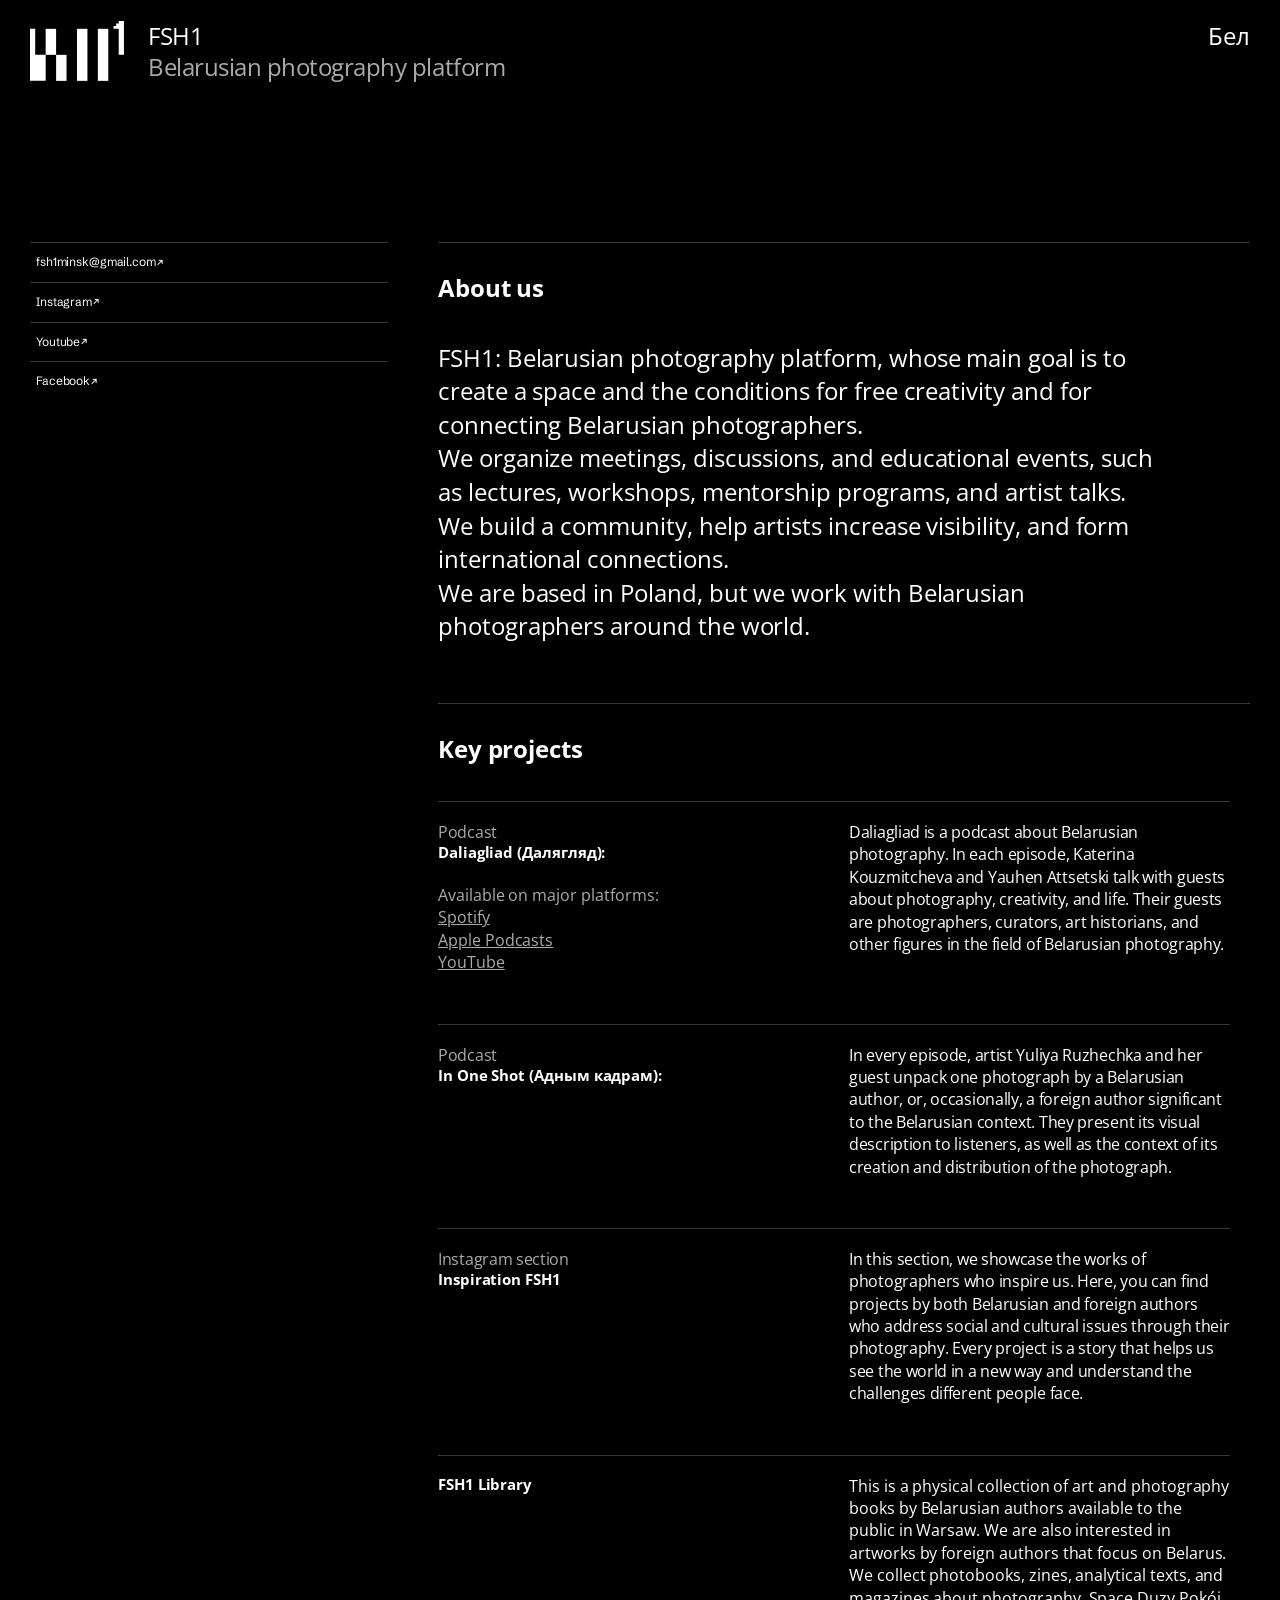
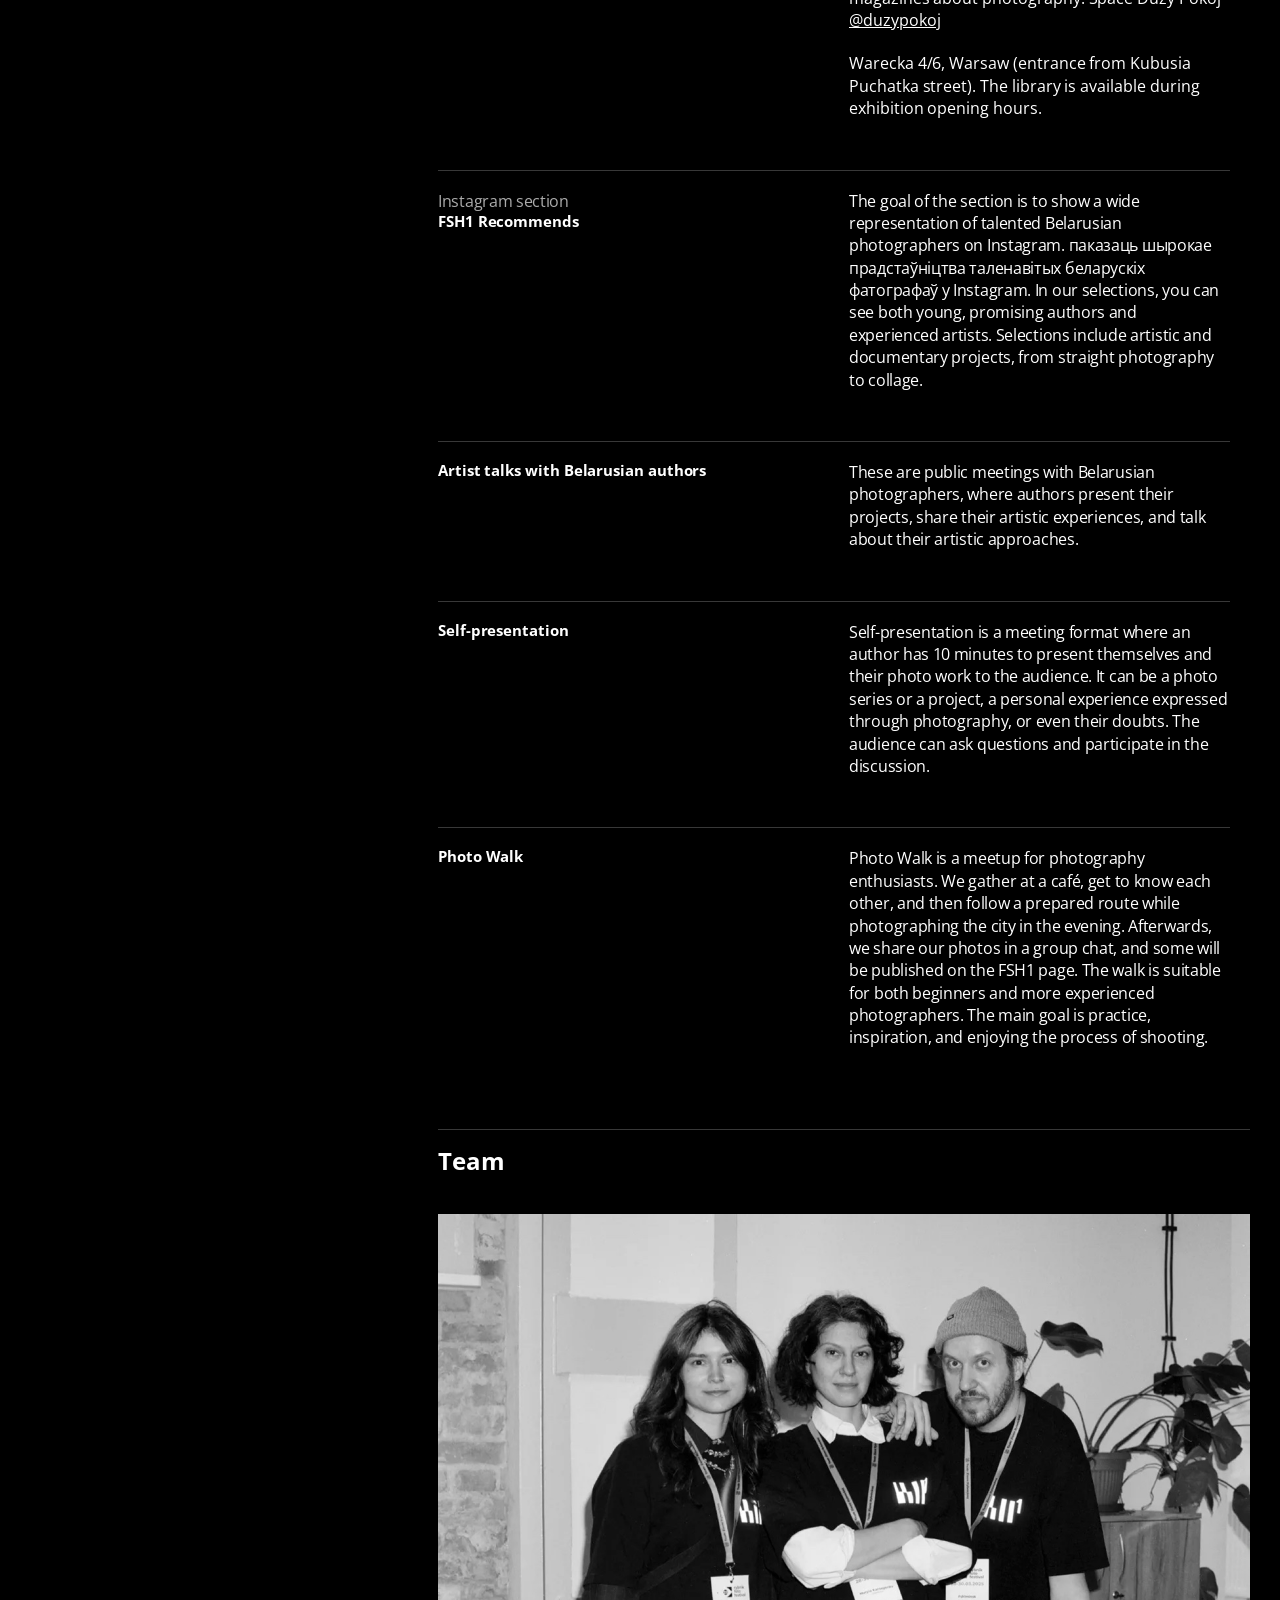
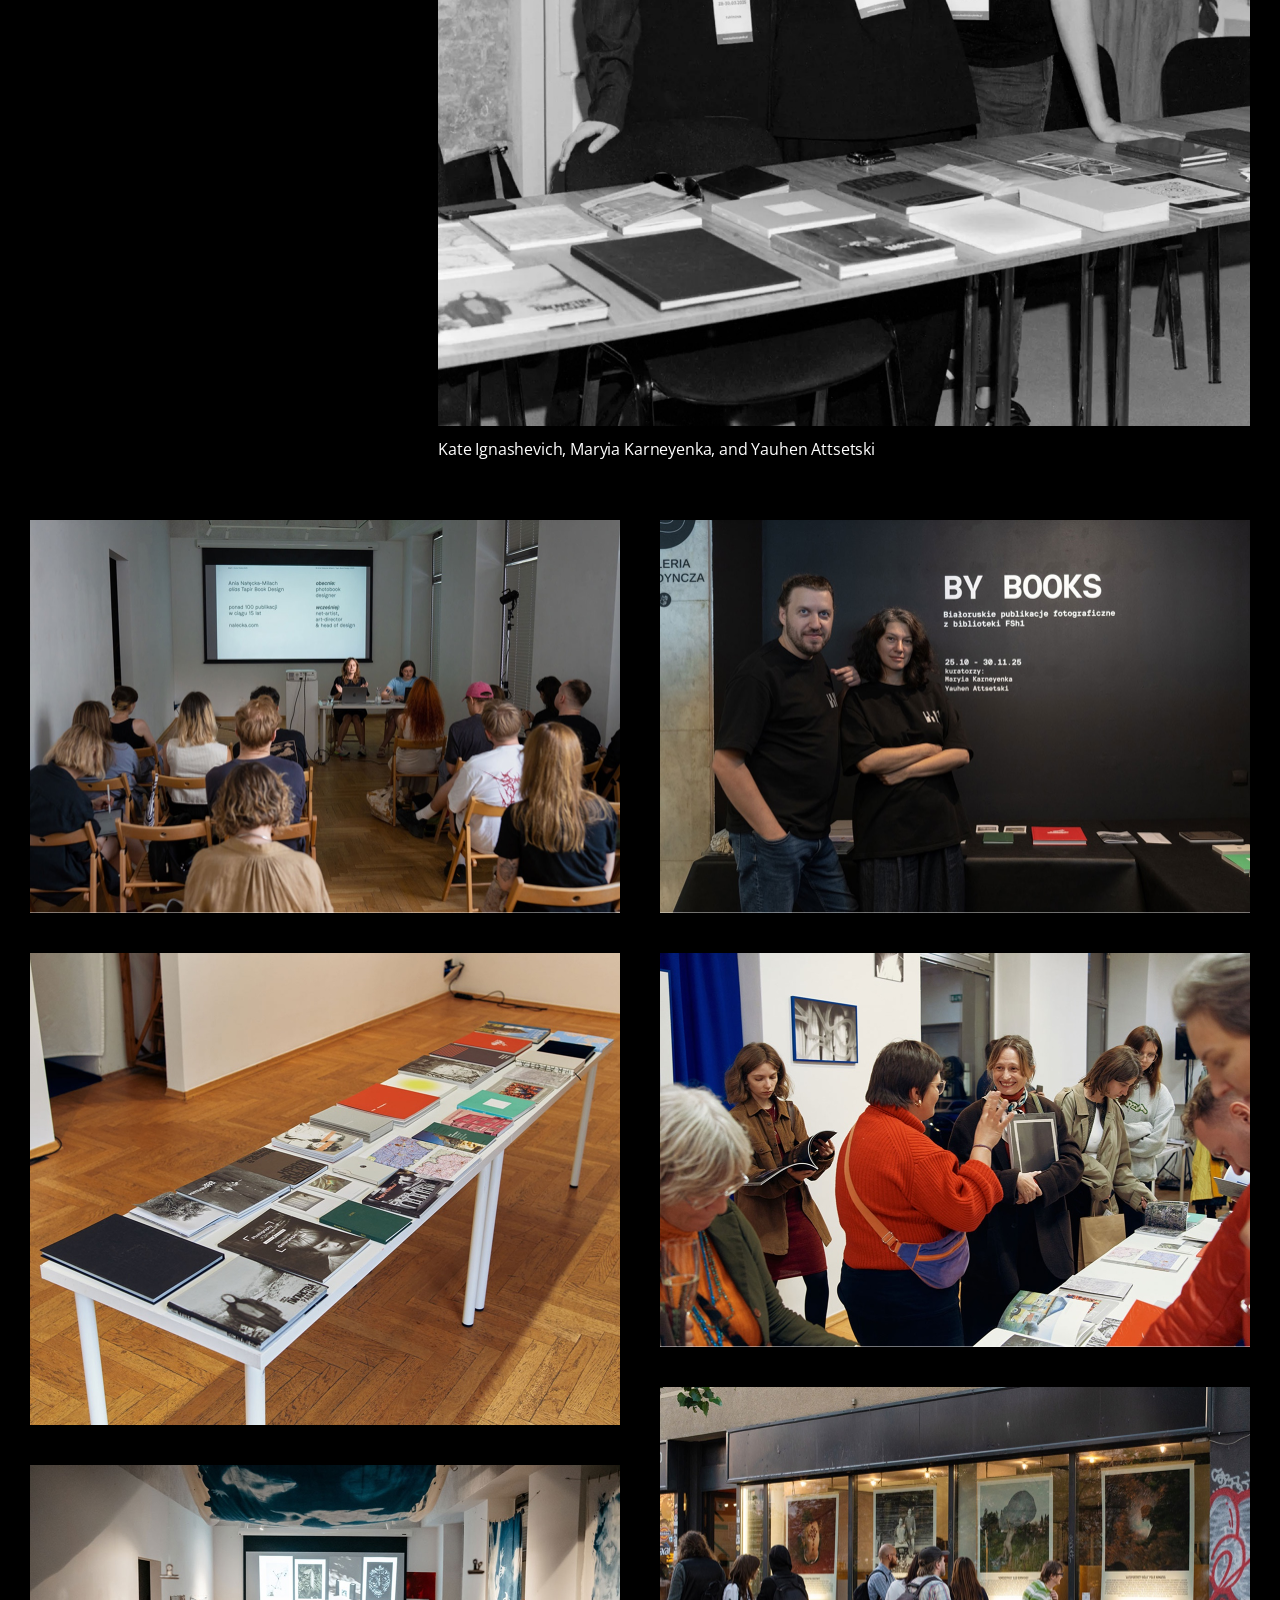
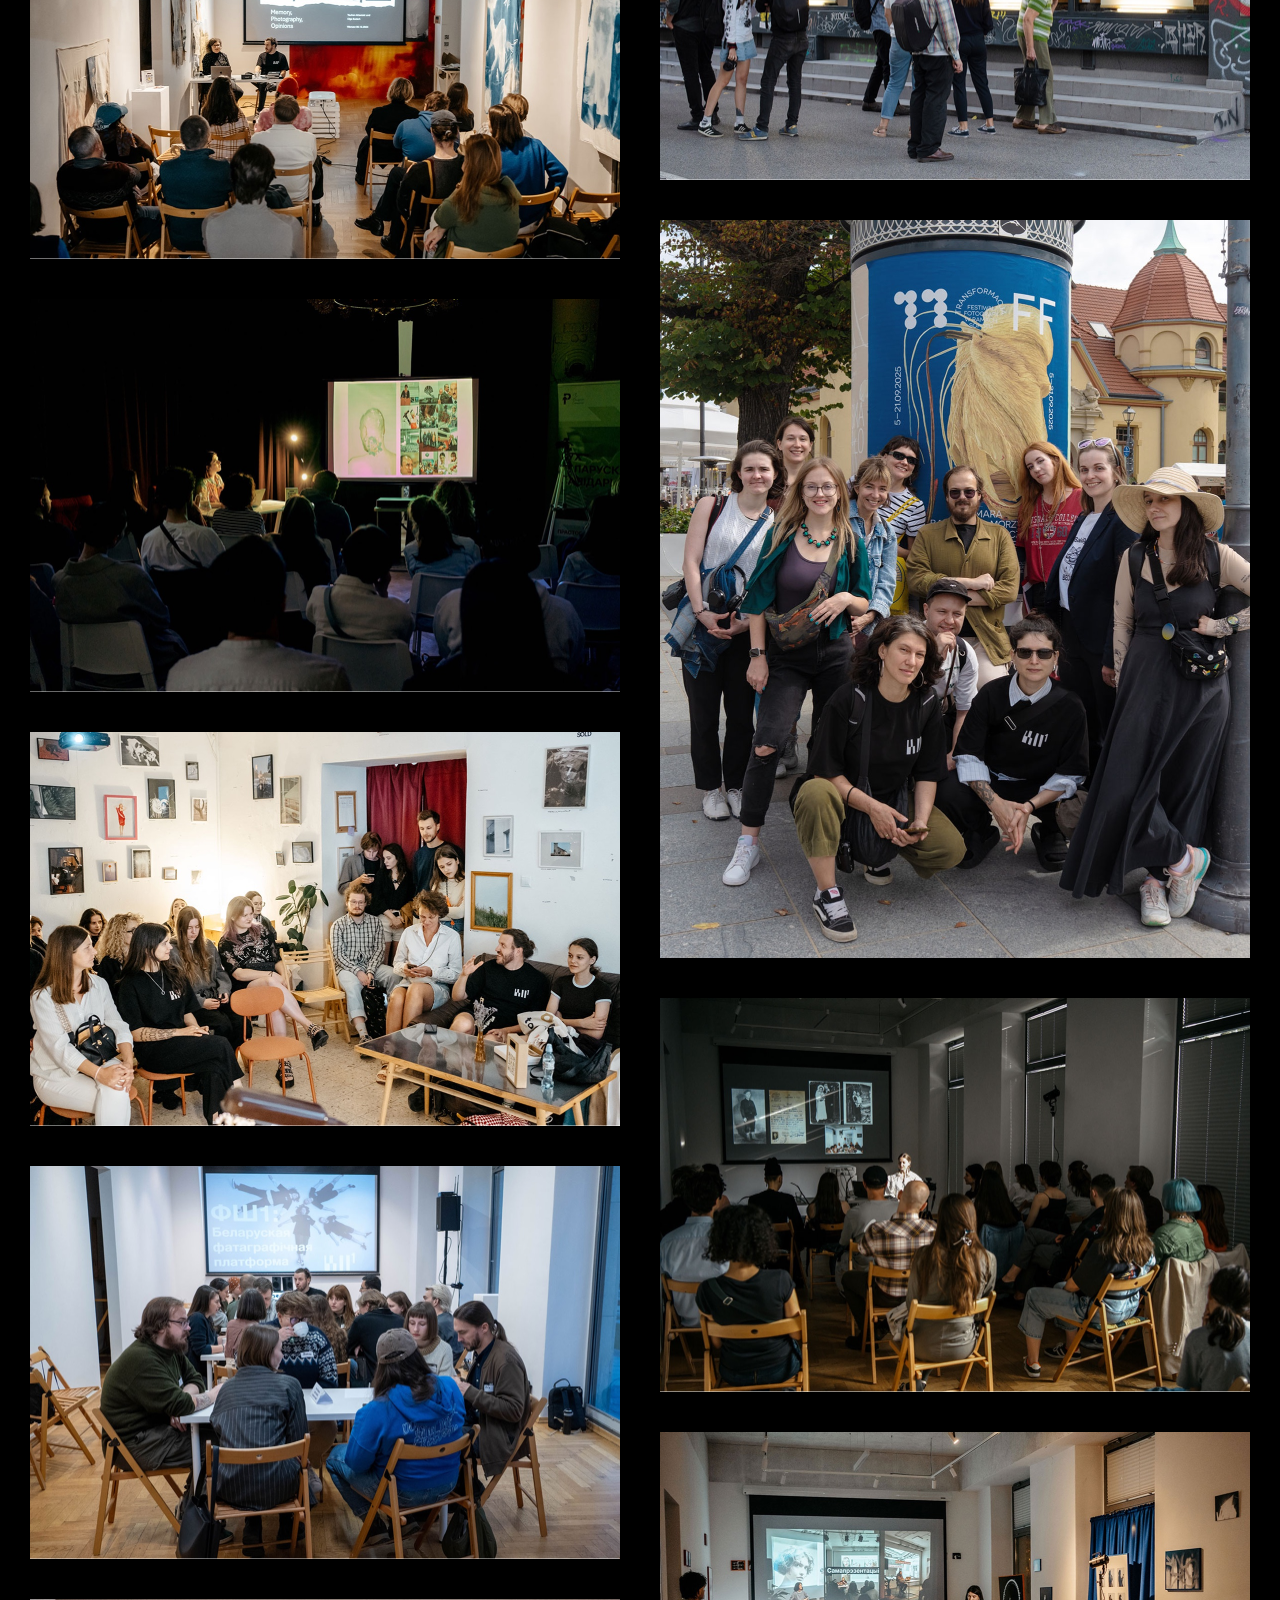
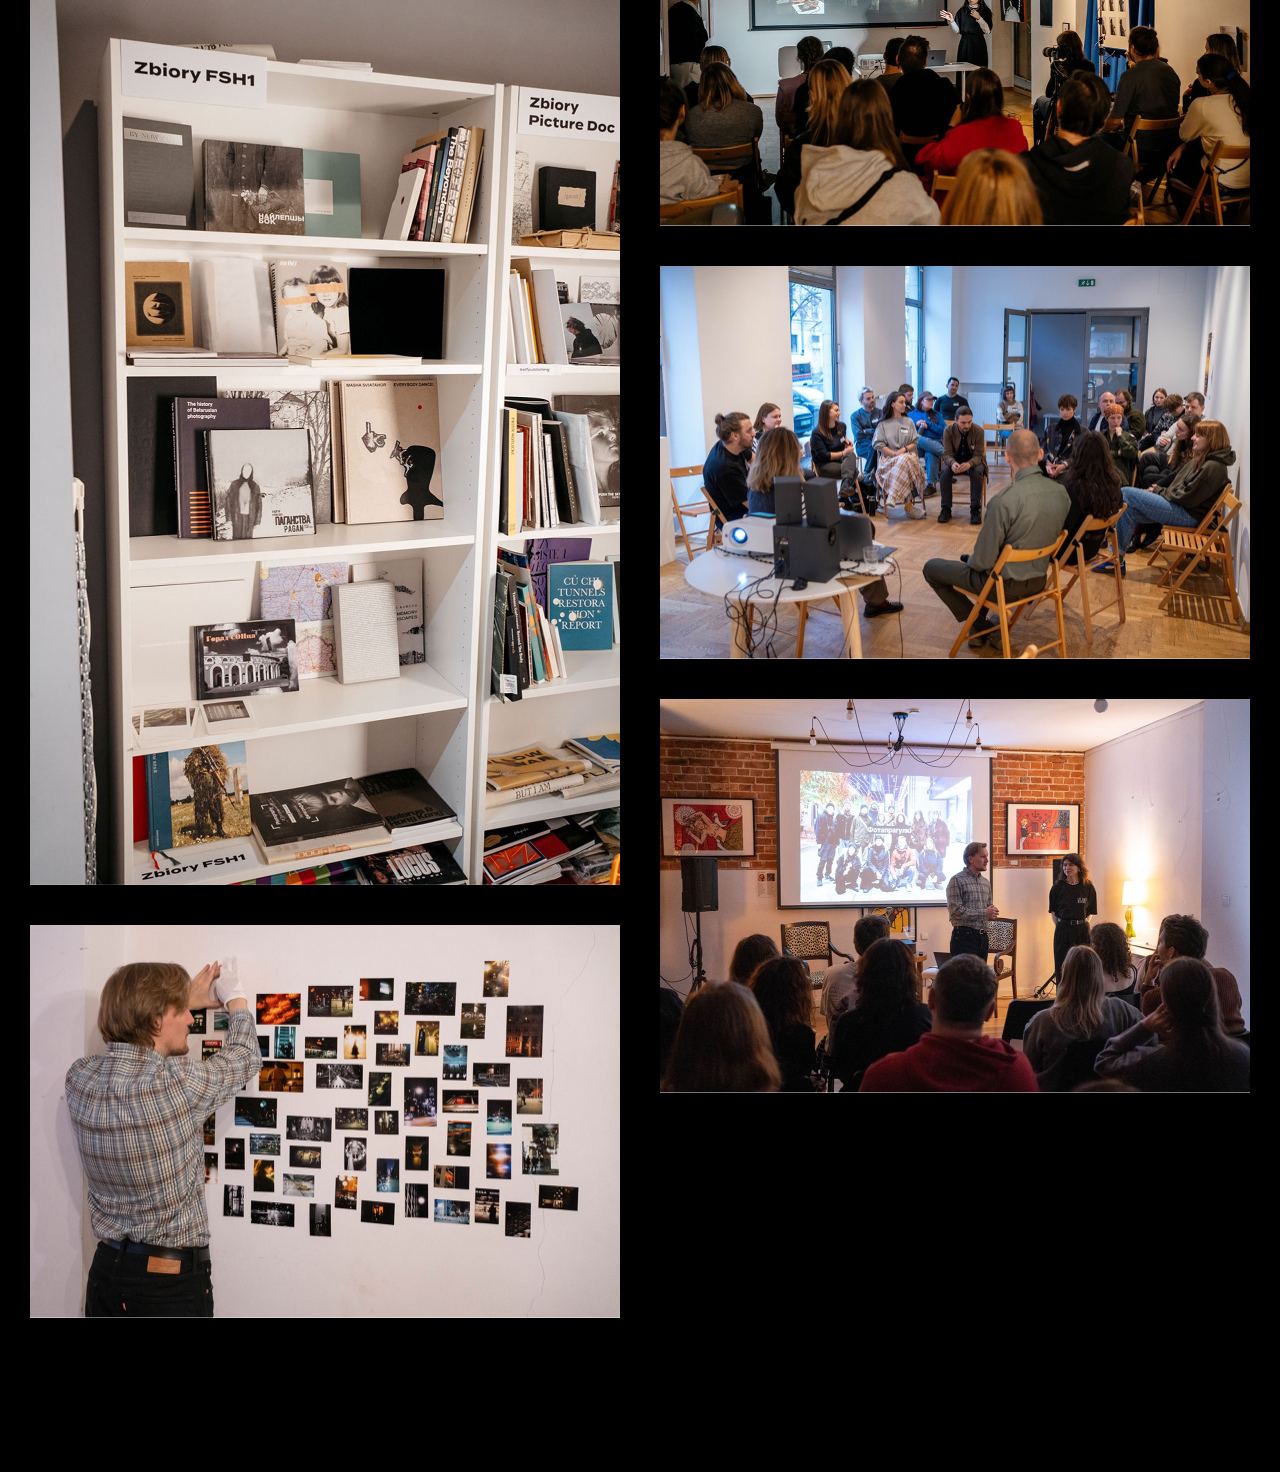
==== public/en/index.html @ 68339173 "Initial static FSH1 site" ====
<!doctype html>
<html lang="en">
<head>
  <meta charset="utf-8">
  <meta name="viewport" content="width=device-width, initial-scale=1">
  <meta name="color-scheme" content="dark">
  <title>FSH1 — Belarusian Photography Platform</title>
  <meta name="description" content="FSH1: Belarusian photography platform, whose main goal is to create a space and the conditions for free creativity and for connecting Belarusian photographers. ">
  <link rel="icon" href="../assets/favicon.svg" type="image/svg+xml">
  <link rel="stylesheet" href="../assets/fonts.css">
  <link rel="stylesheet" href="../assets/styles.css">
</head>
<body>
<div class="page">
  <header class="site-header">
    <div class="identity"><img class="site-logo" src="../assets/logo.svg" alt="FSH1"><div class="identity-text"><h1>FSH1</h1><p>Belarusian photography platform</p></div></div>
    <a class="language-switch" href="../" lang="be" hreflang="be">Бел</a>
  </header>
  <main class="main-layout">
    <nav class="contacts" aria-label="Contact">
      <a href="mailto:fsh1minsk@gmail.com" target="_blank" rel="noopener noreferrer">fsh1minsk@gmail.com<span aria-hidden="true"> ↗</span></a>
      <a href="https://www.instagram.com/fsh1_platform/" target="_blank" rel="noopener noreferrer">Instagram<span aria-hidden="true"> ↗</span></a>
      <a href="https://www.youtube.com/@fsh1_platform" target="_blank" rel="noopener noreferrer">Youtube<span aria-hidden="true"> ↗</span></a>
      <a href="https://www.facebook.com/fsh1minsk" target="_blank" rel="noopener noreferrer">Facebook<span aria-hidden="true"> ↗</span></a>
    </nav>
    <div class="content">
      <section class="about" aria-labelledby="about-title"><h2 id="about-title">About us</h2><div class="intro"><p>FSH1: Belarusian photography platform, whose main goal is to create a space and the conditions for free creativity and for connecting Belarusian photographers. </p><p>We organize meetings, discussions, and educational events, such as lectures, workshops, mentorship programs, and artist talks. </p><p>We build a community, help artists increase visibility, and form international connections. </p><p>We are based in Poland, but we work with Belarusian photographers around the world. </p></div></section>
      <section class="projects" aria-labelledby="projects-title"><h2 id="projects-title">Key projects</h2><div class="project-list"><article class="project" aria-labelledby="project-1"><div class="project-title"><p>Podcast</p><h3 id="project-1">Daliagliad (Далягляд): </h3><p class="text-spacer"> </p><p>Available on major platforms:</p><a href="https://open.spotify.com/show/3JZ0HwF8CoHkCKuuMvKjBC?si=8a96958739064939" target="_blank" rel="noopener noreferrer">Spotify</a><a href="https://podcasts.apple.com/podcast/id1745144809?app=podcast&amp;at=1000lHKX&amp;ct=linktree_http&amp;itscg=30200&amp;itsct=lt_p&amp;ls=1&amp;mt=2" target="_blank" rel="noopener noreferrer">Apple Podcasts</a><a href="https://www.youtube.com/playlist?list=PL9ewgyuHg4pknMkyhsAEhbMZhhNjOw5Xw" target="_blank" rel="noopener noreferrer">YouTube</a></div><div class="project-description"><p>Daliagliad is a podcast about Belarusian photography. In each episode, Katerina Kouzmitcheva and Yauhen Attsetski talk with guests about photography, creativity, and life. Their guests are photographers, curators, art historians, and other figures in the field of Belarusian photography.</p></div></article><article class="project" aria-labelledby="project-2"><div class="project-title"><p>Podcast</p><h3 id="project-2">In One Shot (Адным кадрам):</h3></div><div class="project-description"><p>In every episode, artist Yuliya Ruzhechka and her guest unpack one photograph by a Belarusian author, or, occasionally, a foreign author significant to the Belarusian context. They present its visual description to listeners, as well as the context of its creation and distribution of the photograph.</p></div></article><article class="project" aria-labelledby="project-3"><div class="project-title"><p>Instagram section</p><h3 id="project-3">Inspiration FSH1</h3></div><div class="project-description"><p>In this section, we showcase the works of photographers who inspire us. Here, you can find projects by both Belarusian and foreign authors who address social and cultural issues through their photography. Every project is a story that helps us see the world in a new way and understand the challenges different people face.</p></div></article><article class="project" aria-labelledby="project-4"><div class="project-title"><h3 id="project-4">FSH1 Library</h3></div><div class="project-description"><p>This is a physical collection of art and photography books by Belarusian authors available to the public in Warsaw. We are also interested in artworks by foreign authors that focus on Belarus. We collect photobooks, zines, analytical texts, and magazines about photography. Space Duz‌y Pokój <a href="https://www.instagram.com/duzypokoj/" target="_blank" rel="noopener noreferrer">@duzypokoj</a></p><p class="text-spacer"> </p><p>Warecka 4/6, Warsaw (entrance from Kubusia Puchatka street). The library is available during exhibition opening hours.</p></div></article><article class="project" aria-labelledby="project-5"><div class="project-title"><p>Instagram section</p><h3 id="project-5">FSH1 Recommends</h3></div><div class="project-description"><p>The goal of the section is to show a wide representation of talented Belarusian photographers on Instagram. паказаць шырокае прадстаўніцтва таленавітых беларускіх фатографаў у Instagram. In our selections, you can see both young, promising authors and experienced artists. Selections include artistic and documentary projects, from straight photography to collage.</p></div></article><article class="project" aria-labelledby="project-6"><div class="project-title"><h3 id="project-6">Artist talks with Belarusian authors</h3></div><div class="project-description"><p>These are public meetings with Belarusian photographers, where authors present their projects, share their artistic experiences, and talk about their artistic approaches.</p></div></article><article class="project" aria-labelledby="project-7"><div class="project-title"><h3 id="project-7">Self-presentation</h3></div><div class="project-description"><p>Self-presentation is a meeting format where an author has 10 minutes to present themselves and their photo work to the audience. It can be a photo series or a project, a personal experience expressed through photography, or even their doubts. The audience can ask questions and participate in the discussion.</p></div></article><article class="project" aria-labelledby="project-8"><div class="project-title"><h3 id="project-8">Photo Walk</h3></div><div class="project-description"><p>Photo Walk is a meetup for photography enthusiasts. We gather at a café, get to know each other, and then follow a prepared route while photographing the city in the evening. Afterwards, we share our photos in a group chat, and some will be published on the FSH1 page. The walk is suitable for both beginners and more experienced photographers. The main goal is practice, inspiration, and enjoying the process of shooting.</p></div></article></div></section>
      <section class="team" aria-labelledby="team-title"><h2 id="team-title">Team</h2><figure><img src="../assets/photos/team.jpg" alt="" loading="lazy"><figcaption>Kate Ignashevich, Maryia Karneyenka, and Yauhen Attsetski</figcaption></figure></section>
    </div>
  </main>
  <section class="gallery" aria-label="Photo gallery"><div class="gallery-column"><img src="../assets/photos/gallery-01.jpg" alt="" loading="lazy"><img src="../assets/photos/gallery-02.jpg" alt="" loading="lazy"><img src="../assets/photos/gallery-03.jpg" alt="" loading="lazy"><img src="../assets/photos/gallery-04.jpg" alt="" loading="lazy"><img src="../assets/photos/gallery-05.jpg" alt="" loading="lazy"><img src="../assets/photos/gallery-06.jpg" alt="" loading="lazy"><img src="../assets/photos/gallery-07.jpg" alt="" loading="lazy"><img src="../assets/photos/gallery-08.jpg" alt="" loading="lazy"></div><div class="gallery-column"><img src="../assets/photos/gallery-09.jpg" alt="" loading="lazy"><img src="../assets/photos/gallery-10.jpg" alt="" loading="lazy"><img src="../assets/photos/gallery-11.jpg" alt="" loading="lazy"><img src="../assets/photos/gallery-12.jpg" alt="" loading="lazy"><img src="../assets/photos/gallery-13.jpg" alt="" loading="lazy"><img src="../assets/photos/gallery-14.jpg" alt="" loading="lazy"><img src="../assets/photos/gallery-15.jpg" alt="" loading="lazy"><img src="../assets/photos/gallery-16.jpg" alt="" loading="lazy"></div></section>
</div>
</body>
</html>
---- public/assets/fonts.css ----
@font-face{font-family:"Schibsted Grotesk:Regular";font-style:normal;src:url("./fonts/SchibstedGrotesk_wght__1-english.woff2");font-display:block;unicode-range:U+0000-00A0,U+00A2-00A9,U+00AC-00AE,U+00B0-00B7,U+00B9-00BA,U+00BC-00BE,U+00D7,U+00F7,U+2000-206F,U+2074,U+20AC,U+2122,U+2190-21BB,U+2212,U+2215,U+F8FF,U+FEFF,U+FFFD}
@font-face{font-family:"Schibsted Grotesk:Regular";font-style:normal;src:url("./fonts/SchibstedGrotesk_wght__1-rest-latin.woff2");font-display:block;unicode-range:U+00A1,U+00AA-00AB,U+00AF,U+00B8,U+00BB,U+00BF-00D6,U+00D8-00F6,U+00F8-00FF,U+0131,U+0152-0153,U+02B0-02FF}
@font-face{font-family:"Schibsted Grotesk:Regular";font-style:normal;src:url("./fonts/SchibstedGrotesk_wght__1-latin-extended-a.woff2");font-display:block;unicode-range:U+0100-0130,U+0132-0151,U+0154-017F}
@font-face{font-family:"Schibsted Grotesk:Regular";font-style:normal;src:url("./fonts/SchibstedGrotesk_wght__1-latin-extended-b.woff2");font-display:block;unicode-range:U+0180-024F}
@font-face{font-family:"Schibsted Grotesk:Regular";font-style:normal;src:url("./fonts/SchibstedGrotesk_wght__1-latin-extended-additional.woff2");font-display:block;unicode-range:U+1E00-1EFF}
@font-face{font-family:"Schibsted Grotesk:Regular";font-style:normal;src:url("./fonts/SchibstedGrotesk_wght__1-rest.woff2");font-display:block;unicode-range:U+0250-02AF,U+0300-1DFF,U+1F00-1FFF,U+2070-2073,U+2075-20AB,U+20AD-2121,U+2123-218F,U+21BC-2211,U+2213-2214,U+2216-F8FE,U+F900-FEFE,U+FF00-FFFC,U+FFFE-FFFF}
@font-face{font-family:"Reddit Sans:SemiBold";font-style:normal;src:url("./fonts/RedditSans_wght__1-english.woff2");font-display:block;unicode-range:U+0000-00A0,U+00A2-00A9,U+00AC-00AE,U+00B0-00B7,U+00B9-00BA,U+00BC-00BE,U+00D7,U+00F7,U+2000-206F,U+2074,U+20AC,U+2122,U+2190-21BB,U+2212,U+2215,U+F8FF,U+FEFF,U+FFFD}
@font-face{font-family:"Reddit Sans:SemiBold";font-style:normal;src:url("./fonts/RedditSans_wght__1-rest-latin.woff2");font-display:block;unicode-range:U+00A1,U+00AA-00AB,U+00AF,U+00B8,U+00BB,U+00BF-00D6,U+00D8-00F6,U+00F8-00FF,U+0131,U+0152-0153,U+02B0-02FF}
@font-face{font-family:"Reddit Sans:SemiBold";font-style:normal;src:url("./fonts/RedditSans_wght__1-latin-extended-a.woff2");font-display:block;unicode-range:U+0100-0130,U+0132-0151,U+0154-017F}
@font-face{font-family:"Reddit Sans:SemiBold";font-style:normal;src:url("./fonts/RedditSans_wght__1-latin-extended-b.woff2");font-display:block;unicode-range:U+0180-024F}
@font-face{font-family:"Reddit Sans:SemiBold";font-style:normal;src:url("./fonts/RedditSans_wght__1-latin-extended-additional.woff2");font-display:block;unicode-range:U+1E00-1EFF}
@font-face{font-family:"Reddit Sans:SemiBold";font-style:normal;src:url("./fonts/RedditSans_wght__1-rest.woff2");font-display:block;unicode-range:U+0250-02AF,U+0300-1DFF,U+1F00-1FFF,U+2070-2073,U+2075-20AB,U+20AD-2121,U+2123-218F,U+21BC-2211,U+2213-2214,U+2216-F8FE,U+F900-FEFE,U+FF00-FFFC,U+FFFE-FFFF}
@font-face{font-family:"Open Sans:Bold";font-style:normal;src:url("./fonts/OpenSans_wdth_wght__2-english.woff2");font-display:block;unicode-range:U+0000-00A0,U+00A2-00A9,U+00AC-00AE,U+00B0-00B7,U+00B9-00BA,U+00BC-00BE,U+00D7,U+00F7,U+2000-206F,U+2074,U+20AC,U+2122,U+2190-21BB,U+2212,U+2215,U+F8FF,U+FEFF,U+FFFD}
@font-face{font-family:"Open Sans:Bold";font-style:normal;src:url("./fonts/OpenSans_wdth_wght__2-rest-latin.woff2");font-display:block;unicode-range:U+00A1,U+00AA-00AB,U+00AF,U+00B8,U+00BB,U+00BF-00D6,U+00D8-00F6,U+00F8-00FF,U+0131,U+0152-0153,U+02B0-02FF}
@font-face{font-family:"Open Sans:Bold";font-style:normal;src:url("./fonts/OpenSans_wdth_wght__2-latin-extended-a.woff2");font-display:block;unicode-range:U+0100-0130,U+0132-0151,U+0154-017F}
@font-face{font-family:"Open Sans:Bold";font-style:normal;src:url("./fonts/OpenSans_wdth_wght__2-latin-extended-b.woff2");font-display:block;unicode-range:U+0180-024F}
@font-face{font-family:"Open Sans:Bold";font-style:normal;src:url("./fonts/OpenSans_wdth_wght__2-latin-extended-additional.woff2");font-display:block;unicode-range:U+1E00-1EFF}
@font-face{font-family:"Open Sans:Bold";font-style:normal;src:url("./fonts/OpenSans_wdth_wght__2-rest.woff2");font-display:block;unicode-range:U+0250-02AF,U+0300-1DFF,U+1F00-1FFF,U+2070-2073,U+2075-20AB,U+20AD-2121,U+2123-218F,U+21BC-2211,U+2213-2214,U+2216-F8FE,U+F900-FEFE,U+FF00-FFFC,U+FFFE-FFFF}
@font-face{font-family:"Open Sans:Regular";font-style:normal;src:url("./fonts/OpenSans_wdth_wght__2-english.woff2");font-display:block;unicode-range:U+0000-00A0,U+00A2-00A9,U+00AC-00AE,U+00B0-00B7,U+00B9-00BA,U+00BC-00BE,U+00D7,U+00F7,U+2000-206F,U+2074,U+20AC,U+2122,U+2190-21BB,U+2212,U+2215,U+F8FF,U+FEFF,U+FFFD}
@font-face{font-family:"Open Sans:Regular";font-style:normal;src:url("./fonts/OpenSans_wdth_wght__2-rest-latin.woff2");font-display:block;unicode-range:U+00A1,U+00AA-00AB,U+00AF,U+00B8,U+00BB,U+00BF-00D6,U+00D8-00F6,U+00F8-00FF,U+0131,U+0152-0153,U+02B0-02FF}
@font-face{font-family:"Open Sans:Regular";font-style:normal;src:url("./fonts/OpenSans_wdth_wght__2-latin-extended-a.woff2");font-display:block;unicode-range:U+0100-0130,U+0132-0151,U+0154-017F}
@font-face{font-family:"Open Sans:Regular";font-style:normal;src:url("./fonts/OpenSans_wdth_wght__2-latin-extended-b.woff2");font-display:block;unicode-range:U+0180-024F}
@font-face{font-family:"Open Sans:Regular";font-style:normal;src:url("./fonts/OpenSans_wdth_wght__2-latin-extended-additional.woff2");font-display:block;unicode-range:U+1E00-1EFF}
@font-face{font-family:"Open Sans:Regular";font-style:normal;src:url("./fonts/OpenSans_wdth_wght__2-rest.woff2");font-display:block;unicode-range:U+0250-02AF,U+0300-1DFF,U+1F00-1FFF,U+2070-2073,U+2075-20AB,U+20AD-2121,U+2123-218F,U+21BC-2211,U+2213-2214,U+2216-F8FE,U+F900-FEFE,U+FF00-FFFC,U+FFFE-FFFF}
---- public/assets/styles.css ----
:root { color-scheme: dark; background: #000; color: #fff; font-family: "Open Sans:Regular", sans-serif; font-synthesis: none; -webkit-font-smoothing: antialiased; }
* { box-sizing: border-box; }
body { margin: 0; }
h1, h2, h3, p, figure { margin: 0; }
a { color: inherit; }
a:focus-visible { outline: 2px solid #fff; outline-offset: 5px; }
.page { padding: 20px 20px 154px; }
.site-header, .main-layout, .gallery { width: 100%; max-width: 1440px; margin-inline: auto; }
.site-header { display: flex; align-items: flex-start; justify-content: space-between; gap: 40px; padding-bottom: 160px; }
.identity { display: flex; flex-direction: column; gap: 24px; min-width: 0; }
.site-logo { width: 94px; height: 60.056px; flex: 0 0 auto; object-fit: contain; }
.identity-text { font-size: 20px; line-height: 1.3; letter-spacing: -.02em; font-variation-settings: "wdth" 100; }
h1 { font: inherit; }
.identity-text p { color: #ababab; }
.language-switch { font-size: 20px; line-height: 1.3; letter-spacing: -.004em; text-decoration: none; flex-shrink: 0; }
.main-layout { display: flex; flex-direction: column; gap: 20px; align-items: flex-start; }
.contacts { width: 100%; padding-right: 10px; flex-shrink: 0; }
.contacts a { display: flex; align-items: center; gap: 1px; padding: 12px 6px; position: relative; text-decoration: none; font: 12px/1.3 "Schibsted Grotesk:Regular", sans-serif; letter-spacing: -.01em; }
.contacts a::before, .about::before, .project::before { content: ""; position: absolute; top: 0; left: 0; right: 0; border-top: .5px solid #383838; pointer-events: none; }
.contacts span { font: 600 9.867px/1.3 "Reddit Sans:SemiBold", sans-serif; letter-spacing: -.01em; }
.content { width: 100%; min-width: 0; }
h2 { font-family: "Open Sans:Bold", sans-serif; font-size: 20px; font-weight: 700; line-height: 1.3; letter-spacing: -.005em; }
.about { position: relative; padding: 30px 20px 60px 0; display: flex; flex-direction: column; gap: 37px; }
.intro { max-width: 720px; font-size: 19px; line-height: 1.4; letter-spacing: -.0019em; white-space: pre-wrap; }
.projects { border-top: 1px solid #383838; padding: 29px 0 80px; }
.project-list { padding-right: 20px; margin-top: 37px; display: flex; flex-direction: column; gap: 50px; }
.project { position: relative; padding-top: 20px; display: flex; flex-direction: column; gap: 30px; font-size: 15px; line-height: 1.4; letter-spacing: -.3px; white-space: pre-wrap; }
.project-title { color: #ababab; }
h3 { color: #fff; font-family: "Open Sans:Bold", sans-serif; font-size: 15px; font-weight: 700; line-height: 1.3; letter-spacing: -.005em; }
.project-title a { display: block; }
.project-title p:not(:first-child), .project-title a, .project-description:has(a) { line-height: 1.35; letter-spacing: -.003em; }
.team { border-top: .5px solid #383838; padding-top: 15.5px; padding-bottom: 60px; }
.team figure { margin-top: 37px; }
figcaption { margin-top: 12px; font-size: 15px; line-height: 1.4; letter-spacing: -.01em; white-space: pre-wrap; }
.gallery, .gallery-column { display: flex; flex-direction: column; gap: 40px; }
.gallery img, .team img { display: block; width: 100%; height: auto; }
@media (min-width: 800px) {
 .page { padding-inline: 30px; }
 .identity { flex-direction: row; align-items: center; }
 .identity-text, .language-switch { font-size: 22px; }
 .main-layout { flex-direction: row; }
 .contacts { position: sticky; top: 0; width: 240px; }
 .content { flex: 1; padding-left: 20px; }
 .about { padding-right: 60px; }
 h2 { font-size: 24px; }
 .intro { font-size: 22px; letter-spacing: -.0022em; }
}
@media (min-width: 1200px) { .identity-text, .language-switch { font-size: 24px; } }
@media (min-width: 1280px) {
 .contacts { width: 368px; }
 .intro { font-size: 24px; letter-spacing: -.0024em; }
 .project { flex-direction: row; font-size: 16px; }
 .project-title, .project-description { flex: 1; min-width: 0; }
 .project-title p:not(:first-child), .project-title a, .project-description:has(a) { line-height: 1.4; letter-spacing: -.0032em; }
 figcaption { font-size: 16px; }
 .gallery { flex-direction: row; align-items: flex-start; }
 .gallery-column { flex: 1; min-width: 0; }
}

.project .text-spacer { font-size: 15px; line-height: 1.35; }
@media (min-width: 1280px) { .project .text-spacer { line-height: 1.4; } }
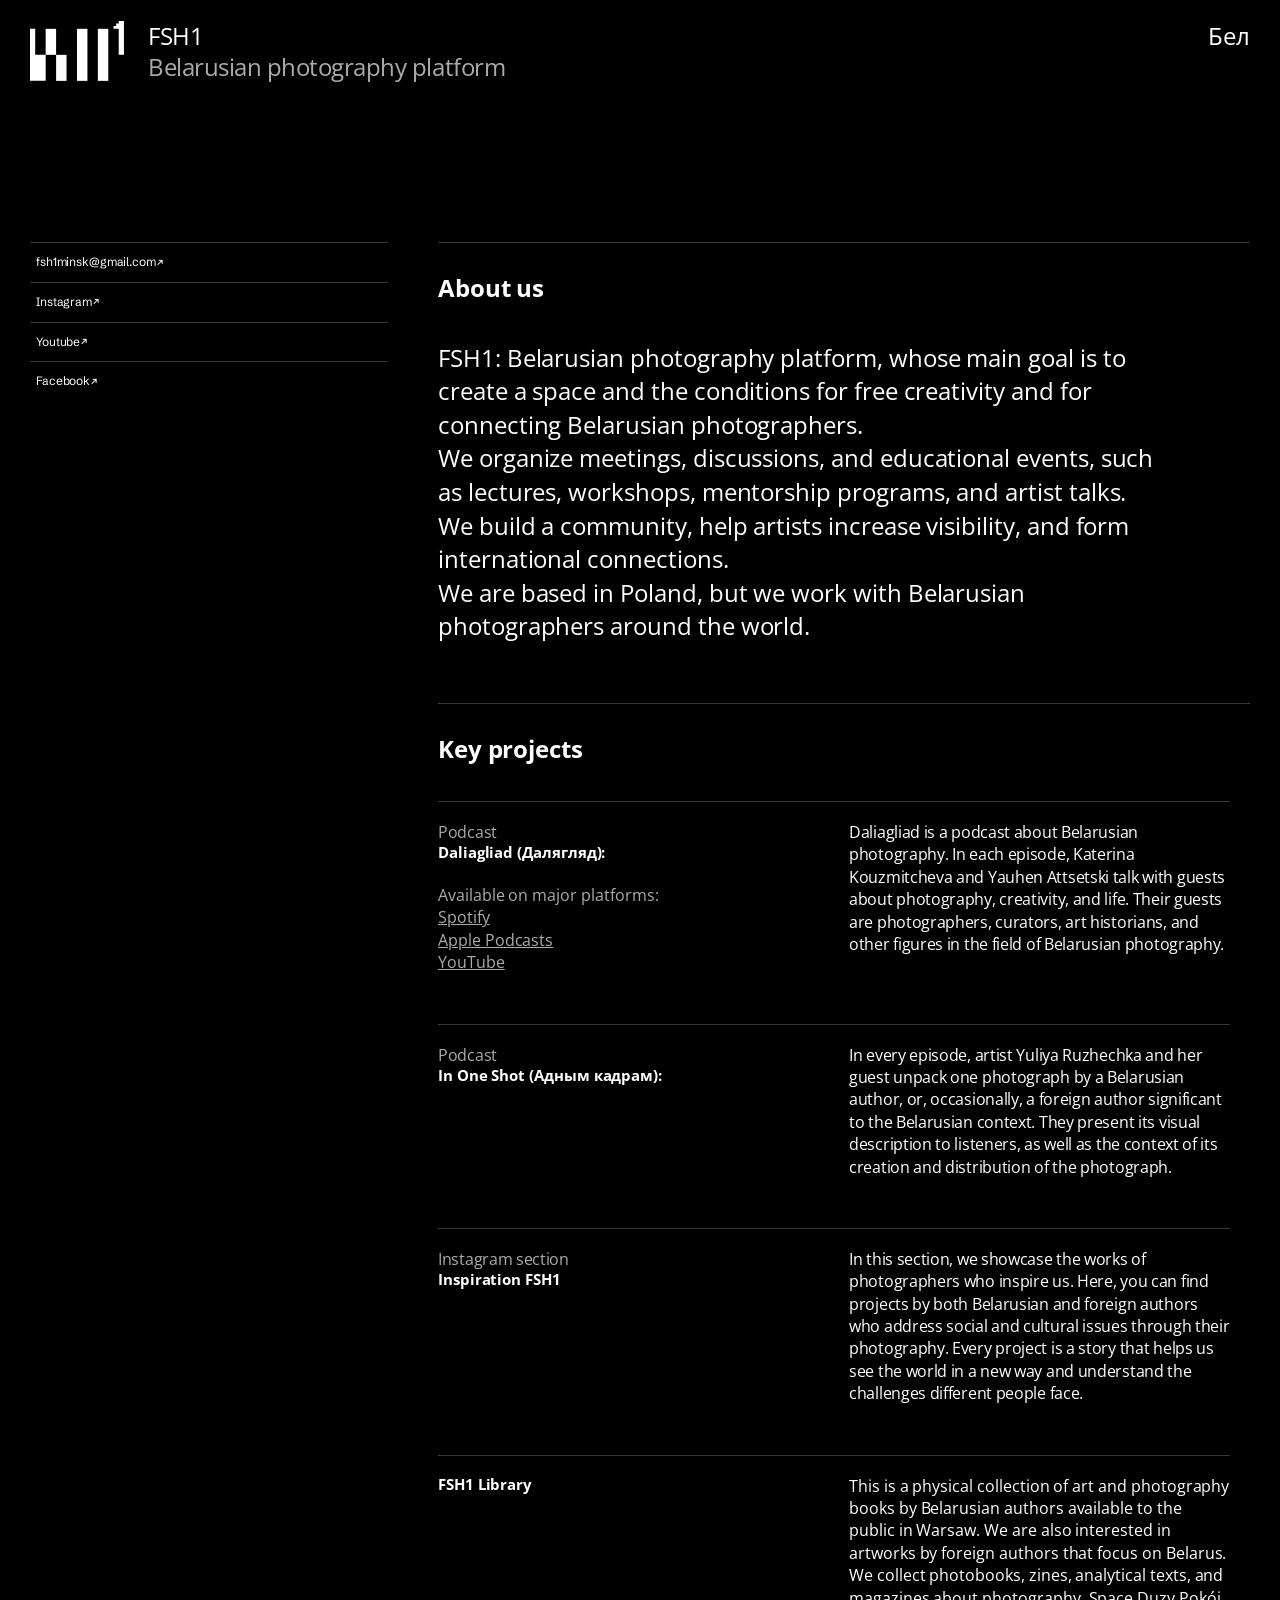
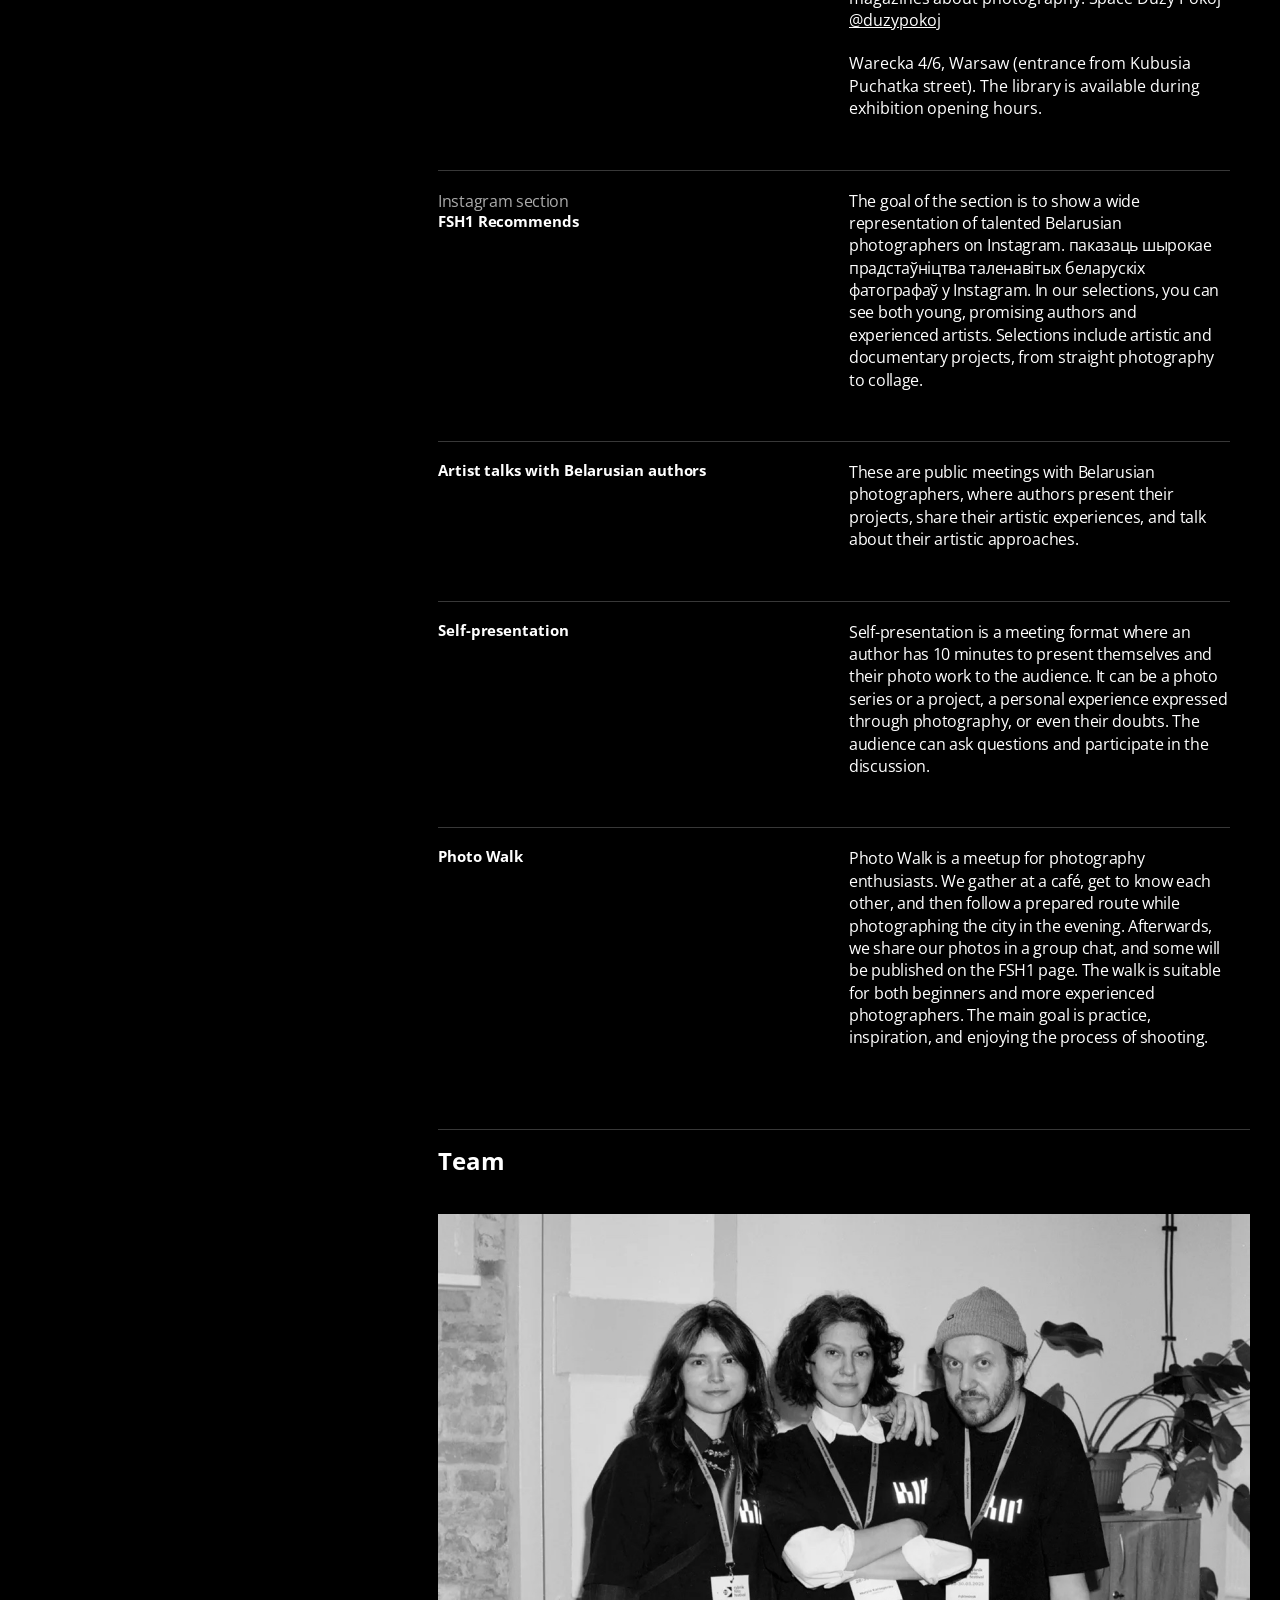
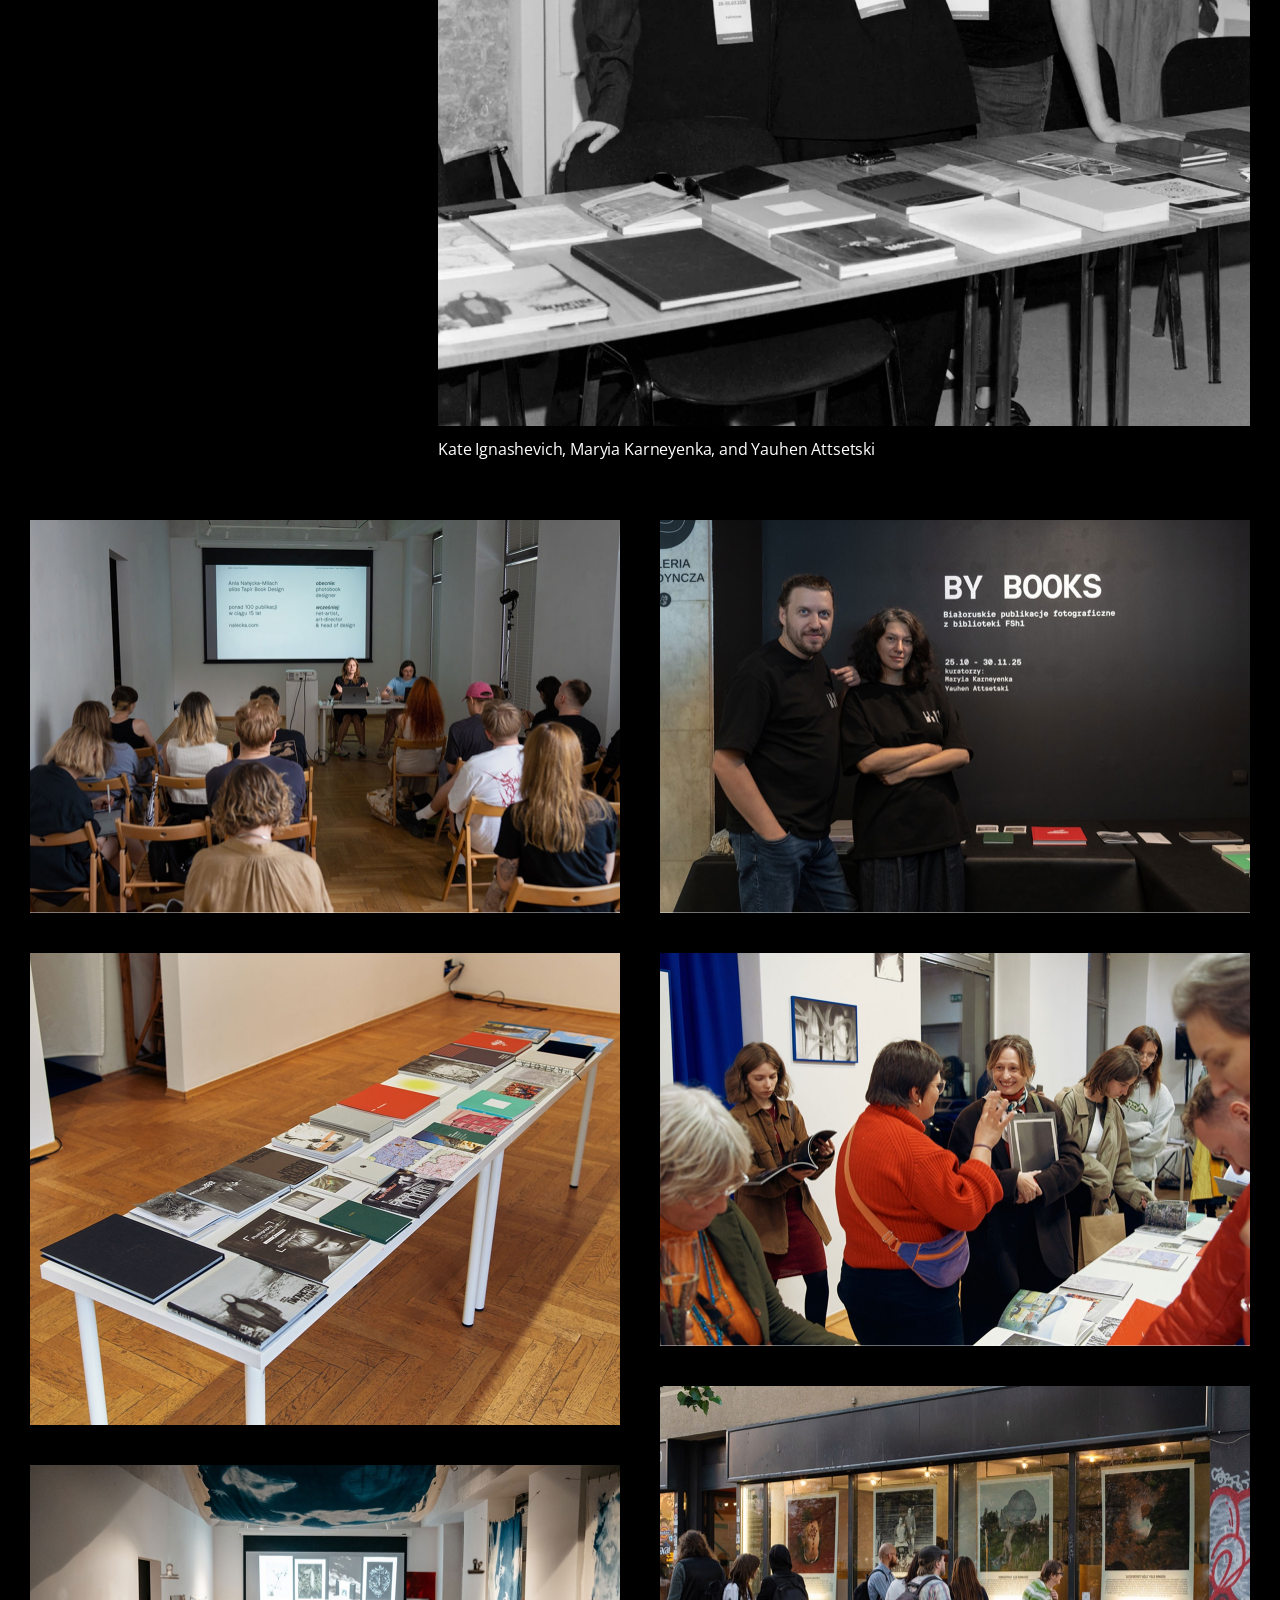
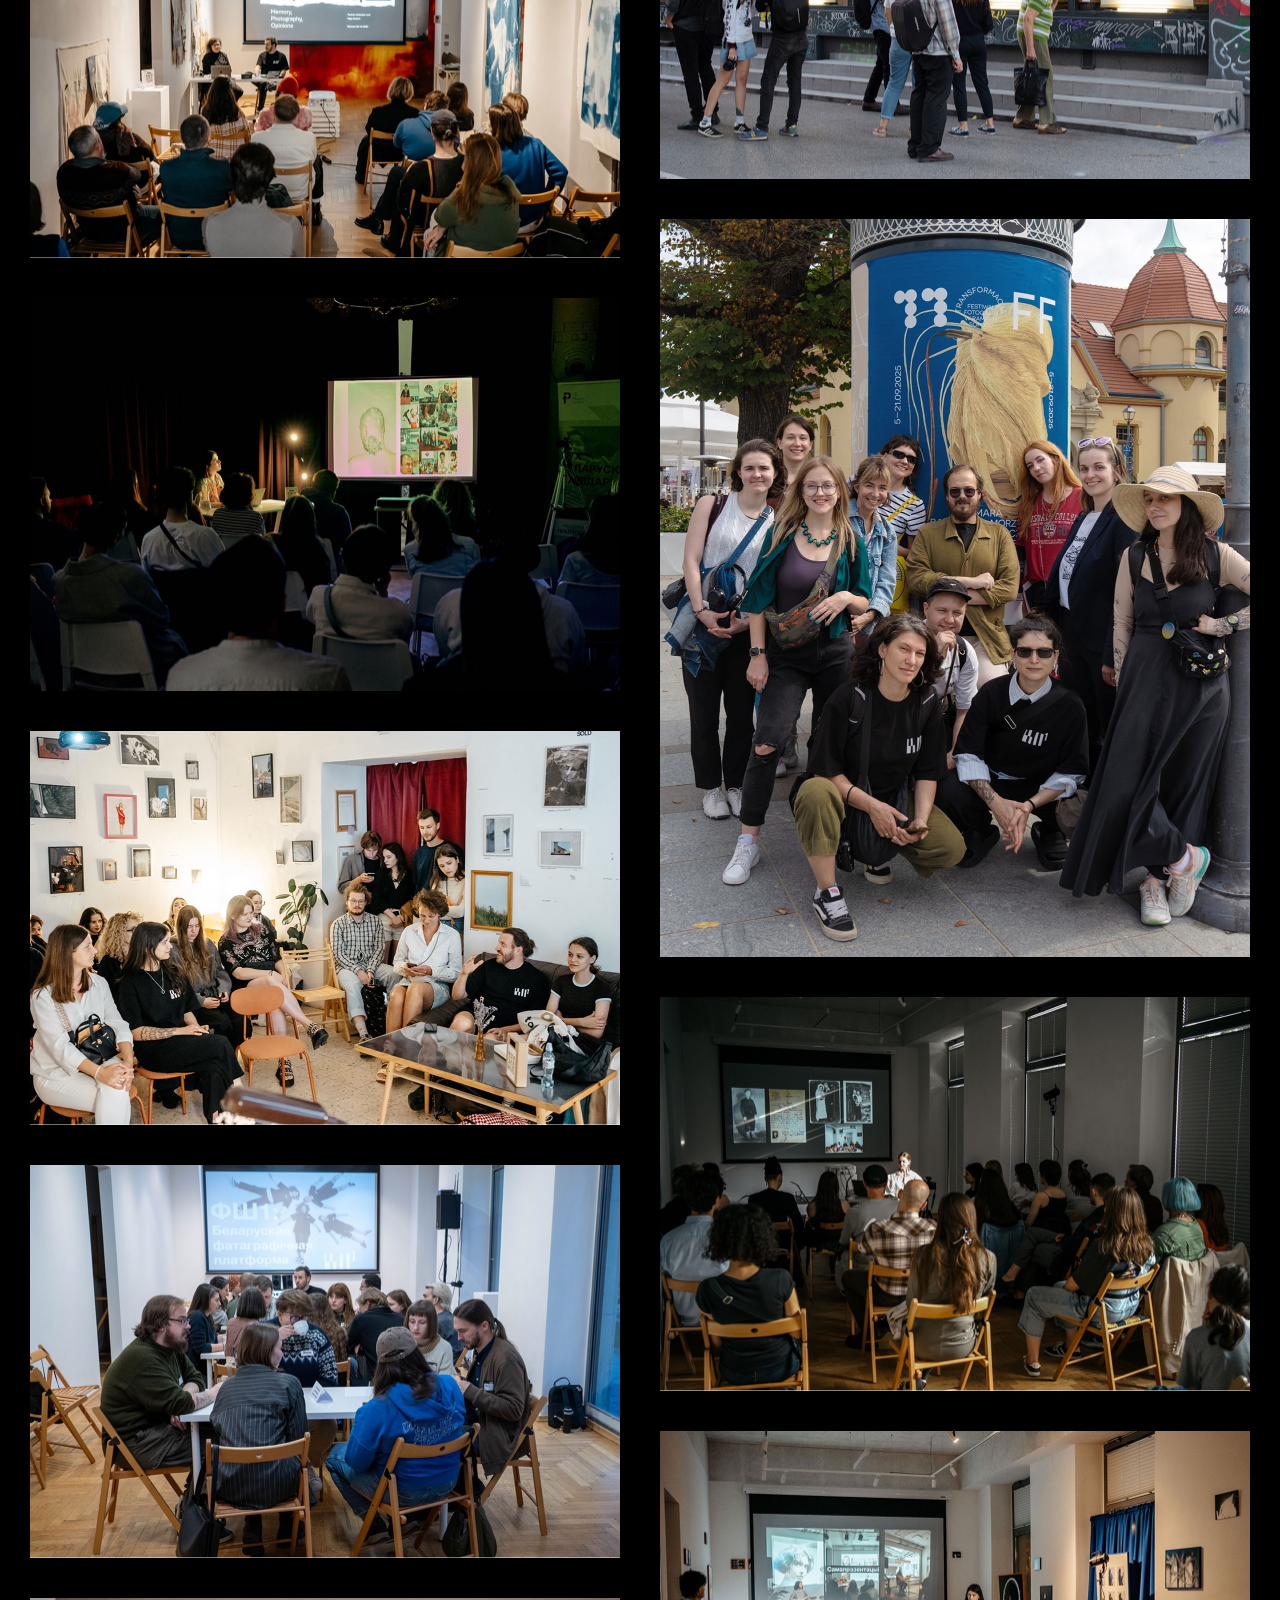
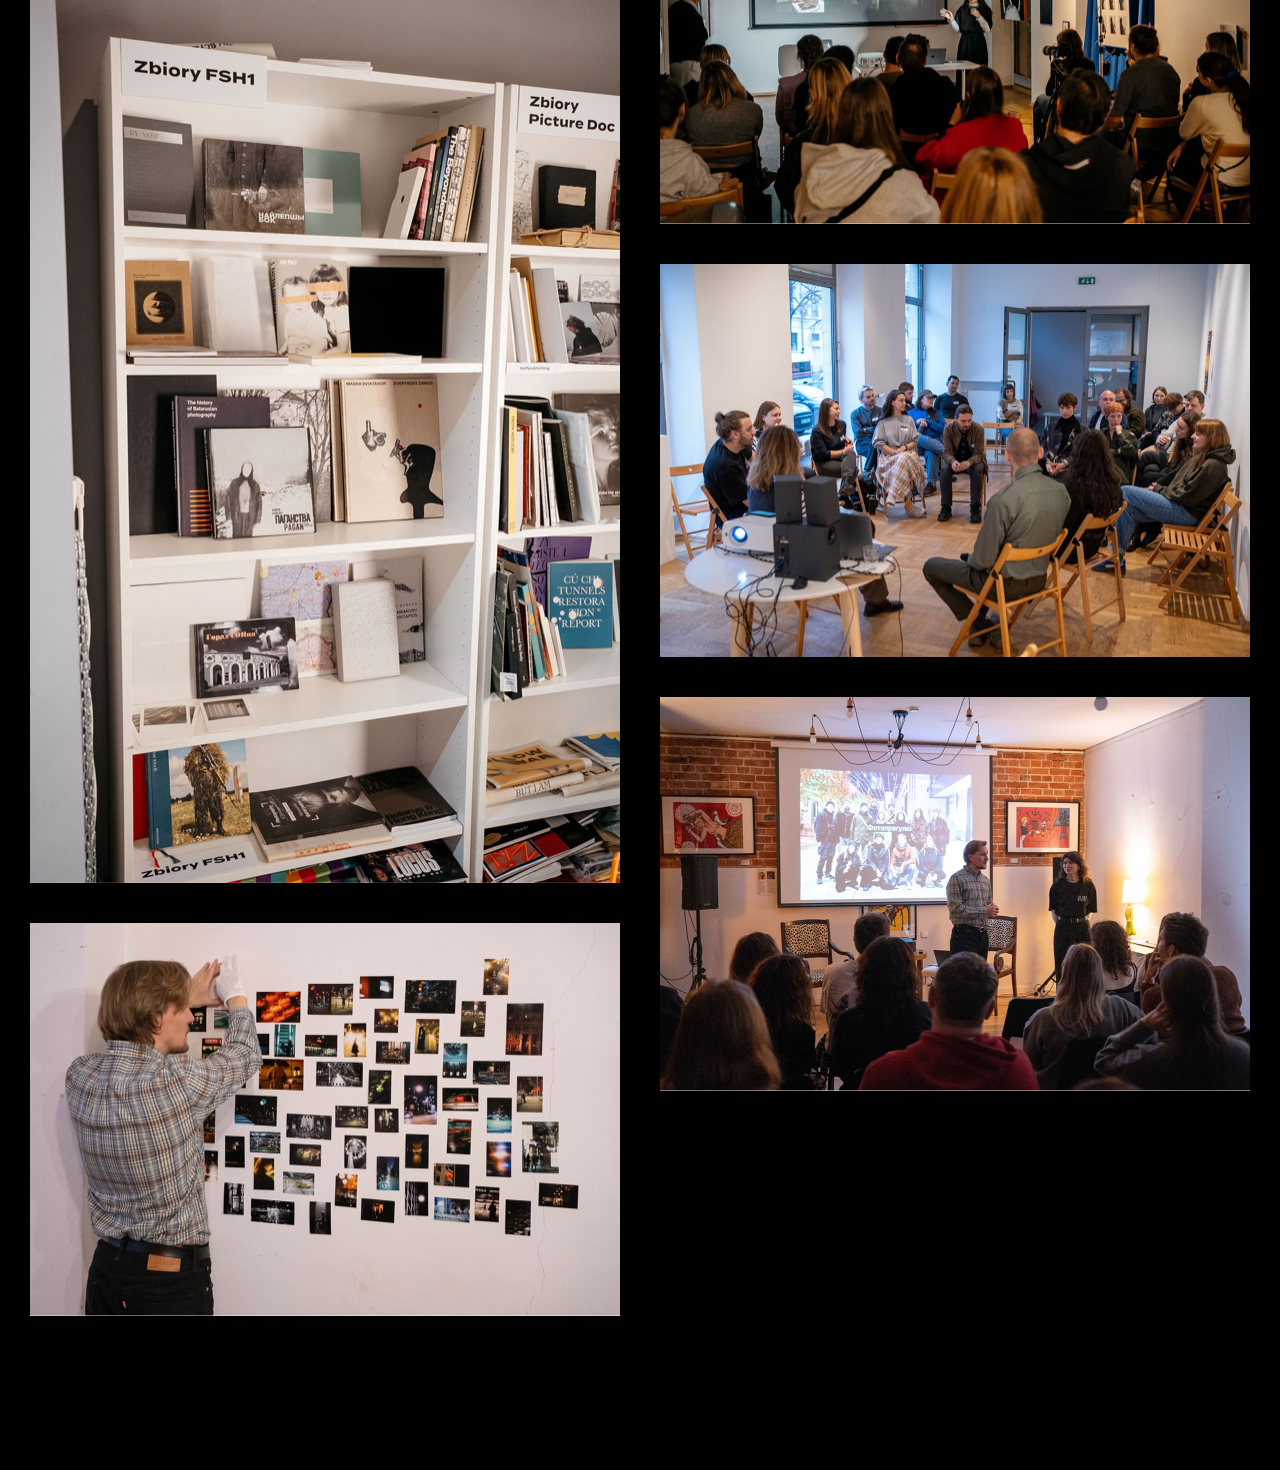
==== commit 04ee9d85: "Match production image frame sizing" ====
--- a/public/en/index.html
+++ b/public/en/index.html
@@ -8,7 +8,7 @@
   <meta name="description" content="FSH1: Belarusian photography platform, whose main goal is to create a space and the conditions for free creativity and for connecting Belarusian photographers. ">
   <link rel="icon" href="../assets/favicon.svg" type="image/svg+xml">
   <link rel="stylesheet" href="../assets/fonts.css">
-  <link rel="stylesheet" href="../assets/styles.css">
+  <link rel="stylesheet" href="../assets/styles.css?v=3926b08">
 </head>
 <body>
 <div class="page">
@@ -26,10 +26,10 @@
     <div class="content">
       <section class="about" aria-labelledby="about-title"><h2 id="about-title">About us</h2><div class="intro"><p>FSH1: Belarusian photography platform, whose main goal is to create a space and the conditions for free creativity and for connecting Belarusian photographers. </p><p>We organize meetings, discussions, and educational events, such as lectures, workshops, mentorship programs, and artist talks. </p><p>We build a community, help artists increase visibility, and form international connections. </p><p>We are based in Poland, but we work with Belarusian photographers around the world. </p></div></section>
       <section class="projects" aria-labelledby="projects-title"><h2 id="projects-title">Key projects</h2><div class="project-list"><article class="project" aria-labelledby="project-1"><div class="project-title"><p>Podcast</p><h3 id="project-1">Daliagliad (Далягляд): </h3><p class="text-spacer"> </p><p>Available on major platforms:</p><a href="https://open.spotify.com/show/3JZ0HwF8CoHkCKuuMvKjBC?si=8a96958739064939" target="_blank" rel="noopener noreferrer">Spotify</a><a href="https://podcasts.apple.com/podcast/id1745144809?app=podcast&amp;at=1000lHKX&amp;ct=linktree_http&amp;itscg=30200&amp;itsct=lt_p&amp;ls=1&amp;mt=2" target="_blank" rel="noopener noreferrer">Apple Podcasts</a><a href="https://www.youtube.com/playlist?list=PL9ewgyuHg4pknMkyhsAEhbMZhhNjOw5Xw" target="_blank" rel="noopener noreferrer">YouTube</a></div><div class="project-description"><p>Daliagliad is a podcast about Belarusian photography. In each episode, Katerina Kouzmitcheva and Yauhen Attsetski talk with guests about photography, creativity, and life. Their guests are photographers, curators, art historians, and other figures in the field of Belarusian photography.</p></div></article><article class="project" aria-labelledby="project-2"><div class="project-title"><p>Podcast</p><h3 id="project-2">In One Shot (Адным кадрам):</h3></div><div class="project-description"><p>In every episode, artist Yuliya Ruzhechka and her guest unpack one photograph by a Belarusian author, or, occasionally, a foreign author significant to the Belarusian context. They present its visual description to listeners, as well as the context of its creation and distribution of the photograph.</p></div></article><article class="project" aria-labelledby="project-3"><div class="project-title"><p>Instagram section</p><h3 id="project-3">Inspiration FSH1</h3></div><div class="project-description"><p>In this section, we showcase the works of photographers who inspire us. Here, you can find projects by both Belarusian and foreign authors who address social and cultural issues through their photography. Every project is a story that helps us see the world in a new way and understand the challenges different people face.</p></div></article><article class="project" aria-labelledby="project-4"><div class="project-title"><h3 id="project-4">FSH1 Library</h3></div><div class="project-description"><p>This is a physical collection of art and photography books by Belarusian authors available to the public in Warsaw. We are also interested in artworks by foreign authors that focus on Belarus. We collect photobooks, zines, analytical texts, and magazines about photography. Space Duz‌y Pokój <a href="https://www.instagram.com/duzypokoj/" target="_blank" rel="noopener noreferrer">@duzypokoj</a></p><p class="text-spacer"> </p><p>Warecka 4/6, Warsaw (entrance from Kubusia Puchatka street). The library is available during exhibition opening hours.</p></div></article><article class="project" aria-labelledby="project-5"><div class="project-title"><p>Instagram section</p><h3 id="project-5">FSH1 Recommends</h3></div><div class="project-description"><p>The goal of the section is to show a wide representation of talented Belarusian photographers on Instagram. паказаць шырокае прадстаўніцтва таленавітых беларускіх фатографаў у Instagram. In our selections, you can see both young, promising authors and experienced artists. Selections include artistic and documentary projects, from straight photography to collage.</p></div></article><article class="project" aria-labelledby="project-6"><div class="project-title"><h3 id="project-6">Artist talks with Belarusian authors</h3></div><div class="project-description"><p>These are public meetings with Belarusian photographers, where authors present their projects, share their artistic experiences, and talk about their artistic approaches.</p></div></article><article class="project" aria-labelledby="project-7"><div class="project-title"><h3 id="project-7">Self-presentation</h3></div><div class="project-description"><p>Self-presentation is a meeting format where an author has 10 minutes to present themselves and their photo work to the audience. It can be a photo series or a project, a personal experience expressed through photography, or even their doubts. The audience can ask questions and participate in the discussion.</p></div></article><article class="project" aria-labelledby="project-8"><div class="project-title"><h3 id="project-8">Photo Walk</h3></div><div class="project-description"><p>Photo Walk is a meetup for photography enthusiasts. We gather at a café, get to know each other, and then follow a prepared route while photographing the city in the evening. Afterwards, we share our photos in a group chat, and some will be published on the FSH1 page. The walk is suitable for both beginners and more experienced photographers. The main goal is practice, inspiration, and enjoying the process of shooting.</p></div></article></div></section>
-      <section class="team" aria-labelledby="team-title"><h2 id="team-title">Team</h2><figure><img src="../assets/photos/team.jpg" alt="" loading="lazy"><figcaption>Kate Ignashevich, Maryia Karneyenka, and Yauhen Attsetski</figcaption></figure></section>
+      <section class="team" aria-labelledby="team-title"><h2 id="team-title">Team</h2><figure><div class="photo-frame" style="aspect-ratio: 1238 / 1238;"><img src="../assets/photos/team.jpg" alt="" loading="lazy"></div><figcaption>Kate Ignashevich, Maryia Karneyenka, and Yauhen Attsetski</figcaption></figure></section>
     </div>
   </main>
-  <section class="gallery" aria-label="Photo gallery"><div class="gallery-column"><img src="../assets/photos/gallery-01.jpg" alt="" loading="lazy"><img src="../assets/photos/gallery-02.jpg" alt="" loading="lazy"><img src="../assets/photos/gallery-03.jpg" alt="" loading="lazy"><img src="../assets/photos/gallery-04.jpg" alt="" loading="lazy"><img src="../assets/photos/gallery-05.jpg" alt="" loading="lazy"><img src="../assets/photos/gallery-06.jpg" alt="" loading="lazy"><img src="../assets/photos/gallery-07.jpg" alt="" loading="lazy"><img src="../assets/photos/gallery-08.jpg" alt="" loading="lazy"></div><div class="gallery-column"><img src="../assets/photos/gallery-09.jpg" alt="" loading="lazy"><img src="../assets/photos/gallery-10.jpg" alt="" loading="lazy"><img src="../assets/photos/gallery-11.jpg" alt="" loading="lazy"><img src="../assets/photos/gallery-12.jpg" alt="" loading="lazy"><img src="../assets/photos/gallery-13.jpg" alt="" loading="lazy"><img src="../assets/photos/gallery-14.jpg" alt="" loading="lazy"><img src="../assets/photos/gallery-15.jpg" alt="" loading="lazy"><img src="../assets/photos/gallery-16.jpg" alt="" loading="lazy"></div></section>
+  <section class="gallery" aria-label="Photo gallery"><div class="gallery-column"><div class="photo-frame" style="aspect-ratio: 1280 / 853;"><img src="../assets/photos/gallery-01.jpg" alt="" loading="lazy"></div><div class="photo-frame" style="aspect-ratio: 1280 / 1024;"><img src="../assets/photos/gallery-02.jpg" alt="" loading="lazy"></div><div class="photo-frame" style="aspect-ratio: 1280 / 853;"><img src="../assets/photos/gallery-03.jpg" alt="" loading="lazy"></div><div class="photo-frame" style="aspect-ratio: 1280 / 853;"><img src="../assets/photos/gallery-04.jpg" alt="" loading="lazy"></div><div class="photo-frame" style="aspect-ratio: 1280 / 853;"><img src="../assets/photos/gallery-05.jpg" alt="" loading="lazy"></div><div class="photo-frame" style="aspect-ratio: 1280 / 853;"><img src="../assets/photos/gallery-06.jpg" alt="" loading="lazy"></div><div class="photo-frame" style="aspect-ratio: 853 / 1280;"><img src="../assets/photos/gallery-07.jpg" alt="" loading="lazy"></div><div class="photo-frame" style="aspect-ratio: 1280 / 853;"><img src="../assets/photos/gallery-08.jpg" alt="" loading="lazy"></div></div><div class="gallery-column"><div class="photo-frame" style="aspect-ratio: 1280 / 853;"><img src="../assets/photos/gallery-09.jpg" alt="" loading="lazy"></div><div class="photo-frame" style="aspect-ratio: 1280 / 853;"><img src="../assets/photos/gallery-10.jpg" alt="" loading="lazy"></div><div class="photo-frame" style="aspect-ratio: 1280 / 853;"><img src="../assets/photos/gallery-11.jpg" alt="" loading="lazy"></div><div class="photo-frame" style="aspect-ratio: 1024 / 1280;"><img src="../assets/photos/gallery-12.jpg" alt="" loading="lazy"></div><div class="photo-frame" style="aspect-ratio: 1280 / 855;"><img src="../assets/photos/gallery-13.jpg" alt="" loading="lazy"></div><div class="photo-frame" style="aspect-ratio: 1280 / 853;"><img src="../assets/photos/gallery-14.jpg" alt="" loading="lazy"></div><div class="photo-frame" style="aspect-ratio: 1280 / 853;"><img src="../assets/photos/gallery-15.jpg" alt="" loading="lazy"></div><div class="photo-frame" style="aspect-ratio: 1280 / 853;"><img src="../assets/photos/gallery-16.jpg" alt="" loading="lazy"></div></div></section>
 </div>
 </body>
 </html>
--- a/public/assets/styles.css
+++ b/public/assets/styles.css
@@ -22,6 +22,7 @@
 h2 { font-family: "Open Sans:Bold", sans-serif; font-size: 20px; font-weight: 700; line-height: 1.3; letter-spacing: -.005em; }
 .about { position: relative; padding: 30px 20px 60px 0; display: flex; flex-direction: column; gap: 37px; }
 .intro { max-width: 720px; font-size: 19px; line-height: 1.4; letter-spacing: -.0019em; white-space: pre-wrap; }
+.intro .text-spacer { font-size: 24px; line-height: 1.4; }
 .projects { border-top: 1px solid #383838; padding: 29px 0 80px; }
 .project-list { padding-right: 20px; margin-top: 37px; display: flex; flex-direction: column; gap: 50px; }
 .project { position: relative; padding-top: 20px; display: flex; flex-direction: column; gap: 30px; font-size: 15px; line-height: 1.4; letter-spacing: -.3px; white-space: pre-wrap; }
@@ -32,8 +33,9 @@
 .team { border-top: .5px solid #383838; padding-top: 15.5px; padding-bottom: 60px; }
 .team figure { margin-top: 37px; }
 figcaption { margin-top: 12px; font-size: 15px; line-height: 1.4; letter-spacing: -.01em; white-space: pre-wrap; }
+.photo-frame { position: relative; width: 100%; overflow: hidden; }
+.photo-frame > img { position: absolute; inset: 0; display: block; width: 100%; height: 100%; object-fit: cover; }
 .gallery, .gallery-column { display: flex; flex-direction: column; gap: 40px; }
-.gallery img, .team img { display: block; width: 100%; height: auto; }
 @media (min-width: 800px) {
  .page { padding-inline: 30px; }
  .identity { flex-direction: row; align-items: center; }
